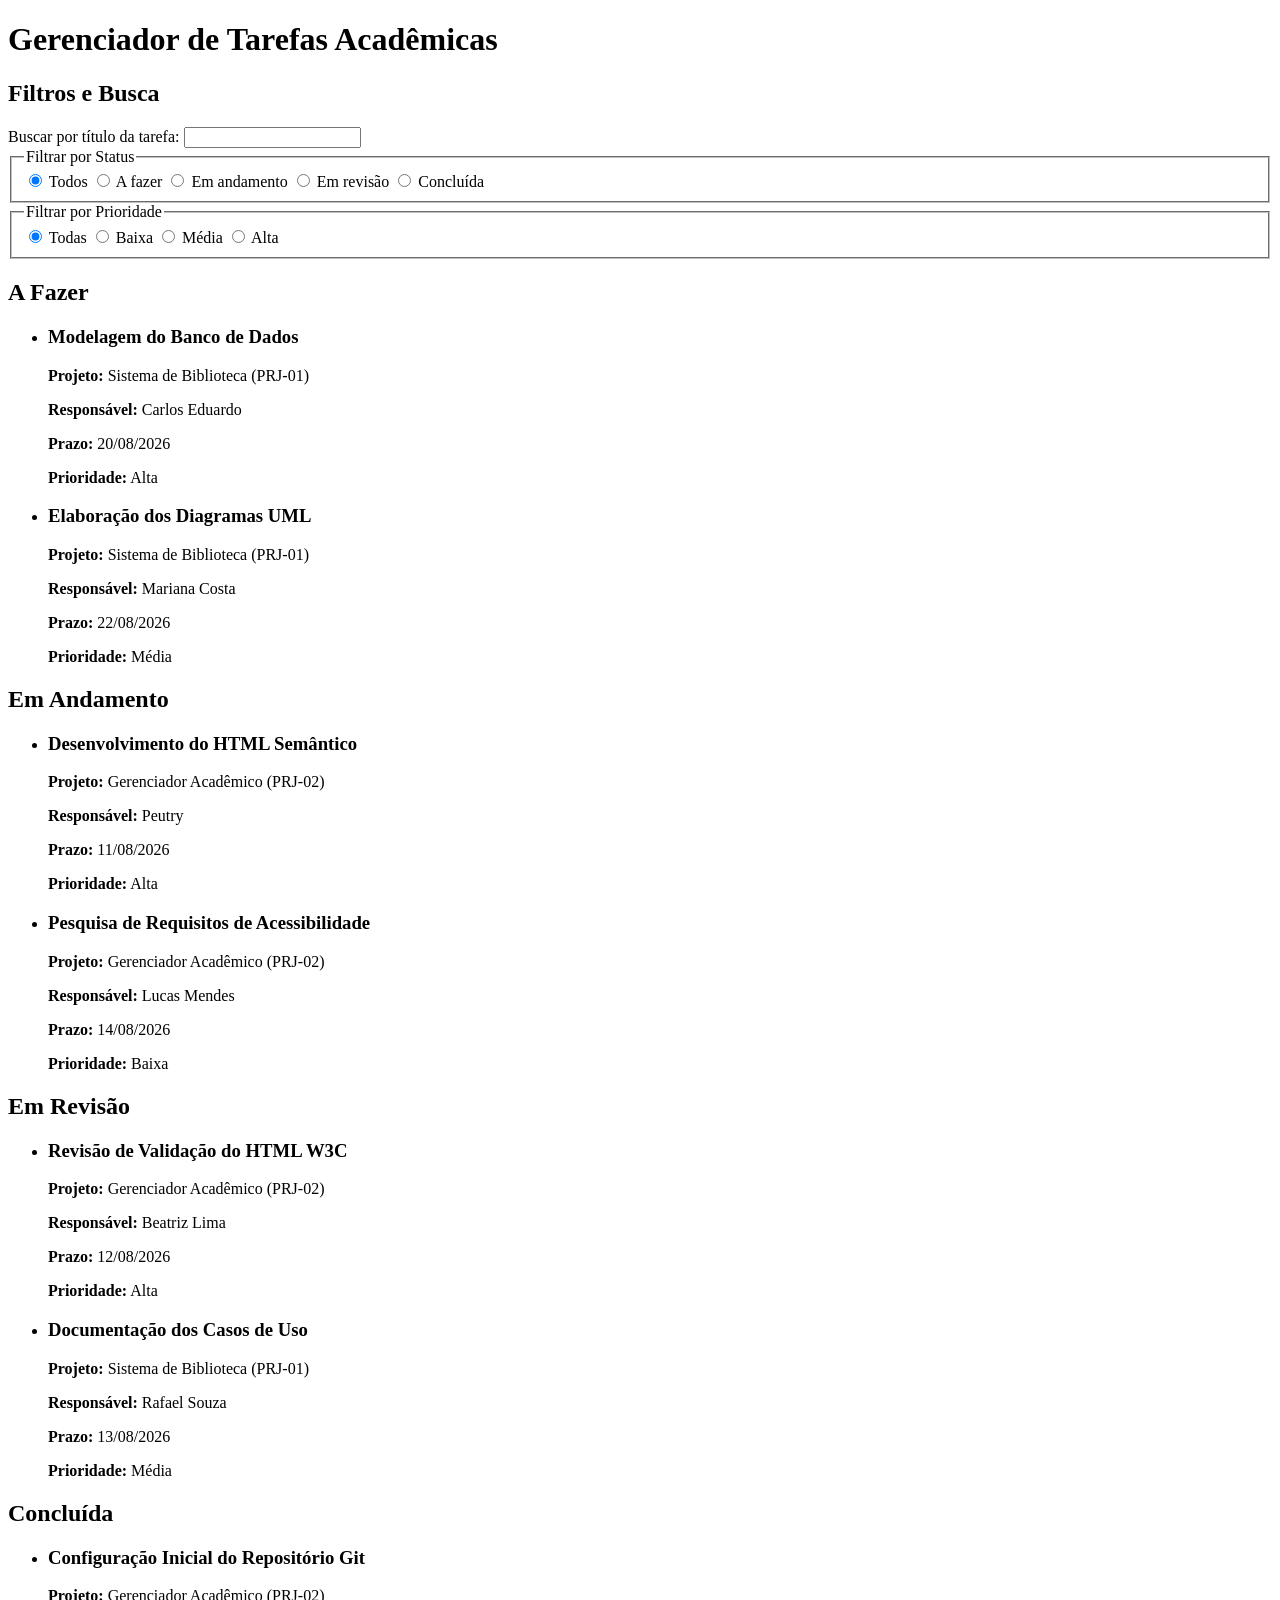
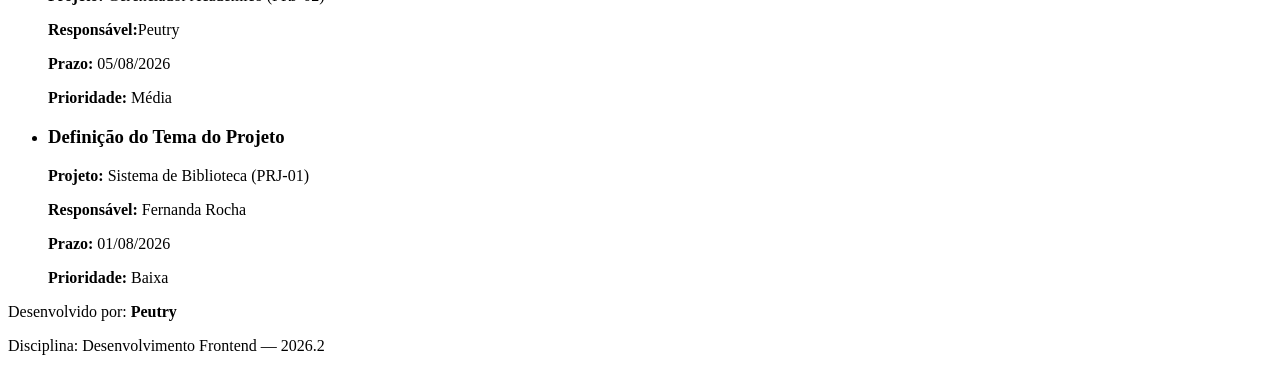
==== index.html @ 04508749 "Add files via upload" ====
<!DOCTYPE html>
<html lang="pt-BR">
<head>
  <meta charset="UTF-8">
  <meta name="viewport" content="width=device-width, initial-scale=1.0">
  <title>Gerenciador de Tarefas Acadêmicas - Quadro de Projetos</title>
</head>
<body>

  <header>
    <h1>Gerenciador de Tarefas Acadêmicas</h1>
  </header>

  <main>
    <!-- Região de Busca e Filtros -->
    <section aria-labelledby="titulo-filtros">
      <h2 id="titulo-filtros">Filtros e Busca</h2>
      
      <form role="search">
        <div>
          <label for="busca-titulo">Buscar por título da tarefa:</label>
          <input type="search" id="busca-titulo" name="busca-titulo">
        </div>

        <fieldset>
          <legend>Filtrar por Status</legend>
          <input type="radio" id="status-todos" name="filtro-status" value="todos" checked>
          <label for="status-todos">Todos</label>

          <input type="radio" id="status-a-fazer" name="filtro-status" value="a-fazer">
          <label for="status-a-fazer">A fazer</label>

          <input type="radio" id="status-em-andamento" name="filtro-status" value="em-andamento">
          <label for="status-em-andamento">Em andamento</label>

          <input type="radio" id="status-em-revisao" name="filtro-status" value="em-revisao">
          <label for="status-em-revisao">Em revisão</label>

          <input type="radio" id="status-concluida" name="filtro-status" value="concluida">
          <label for="status-concluida">Concluída</label>
        </fieldset>

        <fieldset>
          <legend>Filtrar por Prioridade</legend>
          <input type="radio" id="prio-todas" name="filtro-prioridade" value="todas" checked>
          <label for="prio-todas">Todas</label>

          <input type="radio" id="prio-baixa" name="filtro-prioridade" value="baixa">
          <label for="prio-baixa">Baixa</label>

          <input type="radio" id="prio-media" name="filtro-prioridade" value="media">
          <label for="prio-media">Média</label>

          <input type="radio" id="prio-alta" name="filtro-prioridade" value="alta">
          <label for="prio-alta">Alta</label>
        </fieldset>
      </form>
    </section>

    <!-- Visão de Quadro (4 Status) -->
    <section aria-labelledby="status-a-fazer-heading">
      <h2 id="status-a-fazer-heading">A Fazer</h2>
      <ul>
        <li>
          <article>
            <h3>Modelagem do Banco de Dados</h3>
            <p><strong>Projeto:</strong> Sistema de Biblioteca (PRJ-01)</p>
            <p><strong>Responsável:</strong> Carlos Eduardo</p>
            <p><strong>Prazo:</strong> <time datetime="2026-08-20">20/08/2026</time></p>
            <p><strong>Prioridade:</strong> Alta</p>
          </article>
        </li>
        <li>
          <article>
            <h3>Elaboração dos Diagramas UML</h3>
            <p><strong>Projeto:</strong> Sistema de Biblioteca (PRJ-01)</p>
            <p><strong>Responsável:</strong> Mariana Costa</p>
            <p><strong>Prazo:</strong> <time datetime="2026-08-22">22/08/2026</time></p>
            <p><strong>Prioridade:</strong> Média</p>
          </article>
        </li>
      </ul>
    </section>

    <section aria-labelledby="status-em-andamento-heading">
      <h2 id="status-em-andamento-heading">Em Andamento</h2>
      <ul>
        <li>
          <article>
            <h3>Desenvolvimento do HTML Semântico</h3>
            <p><strong>Projeto:</strong> Gerenciador Acadêmico (PRJ-02)</p>
            <p><strong>Responsável:</strong> Peutry</p>
            <p><strong>Prazo:</strong> <time datetime="2026-08-11">11/08/2026</time></p>
            <p><strong>Prioridade:</strong> Alta</p>
          </article>
        </li>
        <li>
          <article>
            <h3>Pesquisa de Requisitos de Acessibilidade</h3>
            <p><strong>Projeto:</strong> Gerenciador Acadêmico (PRJ-02)</p>
            <p><strong>Responsável:</strong> Lucas Mendes</p>
            <p><strong>Prazo:</strong> <time datetime="2026-08-14">14/08/2026</time></p>
            <p><strong>Prioridade:</strong> Baixa</p>
          </article>
        </li>
      </ul>
    </section>

    <section aria-labelledby="status-em-revisao-heading">
      <h2 id="status-em-revisao-heading">Em Revisão</h2>
      <ul>
        <li>
          <article>
            <h3>Revisão de Validação do HTML W3C</h3>
            <p><strong>Projeto:</strong> Gerenciador Acadêmico (PRJ-02)</p>
            <p><strong>Responsável:</strong> Beatriz Lima</p>
            <p><strong>Prazo:</strong> <time datetime="2026-08-12">12/08/2026</time></p>
            <p><strong>Prioridade:</strong> Alta</p>
          </article>
        </li>
        <li>
          <article>
            <h3>Documentação dos Casos de Uso</h3>
            <p><strong>Projeto:</strong> Sistema de Biblioteca (PRJ-01)</p>
            <p><strong>Responsável:</strong> Rafael Souza</p>
            <p><strong>Prazo:</strong> <time datetime="2026-08-13">13/08/2026</time></p>
            <p><strong>Prioridade:</strong> Média</p>
          </article>
        </li>
      </ul>
    </section>

    <section aria-labelledby="status-concluida-heading">
      <h2 id="status-concluida-heading">Concluída</h2>
      <ul>
        <li>
          <article>
            <h3>Configuração Inicial do Repositório Git</h3>
            <p><strong>Projeto:</strong> Gerenciador Acadêmico (PRJ-02)</p>
            <p><strong>Responsável:</strong>Peutry</p>
            <p><strong>Prazo:</strong> <time datetime="2026-08-05">05/08/2026</time></p>
            <p><strong>Prioridade:</strong> Média</p>
          </article>
        </li>
        <li>
          <article>
            <h3>Definição do Tema do Projeto</h3>
            <p><strong>Projeto:</strong> Sistema de Biblioteca (PRJ-01)</p>
            <p><strong>Responsável:</strong> Fernanda Rocha</p>
            <p><strong>Prazo:</strong> <time datetime="2026-08-01">01/08/2026</time></p>
            <p><strong>Prioridade:</strong> Baixa</p>
          </article>
        </li>
      </ul>
    </section>
  </main>

  <footer>
    <p>Desenvolvido por: <strong>Peutry</strong></p>
    <p>Disciplina: Desenvolvimento Frontend — 2026.2</p>
  </footer>

</body>
</html>
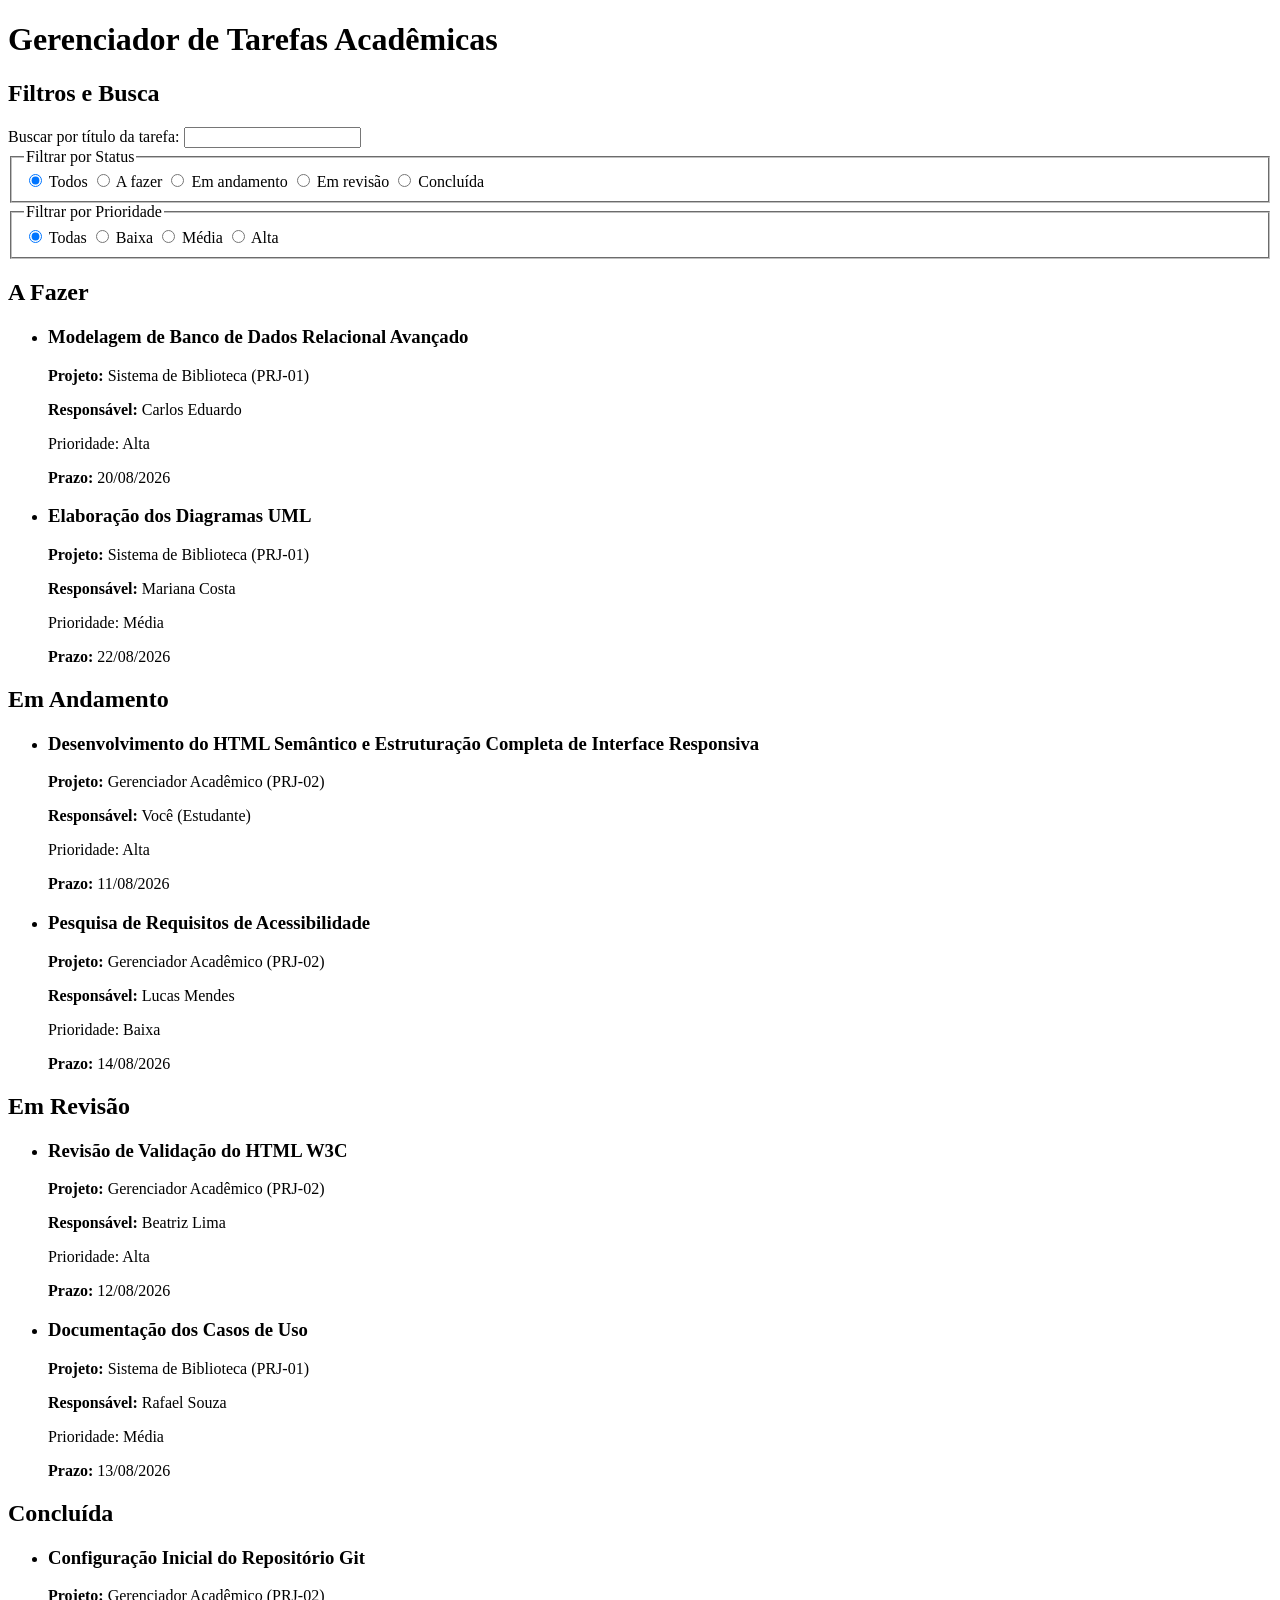
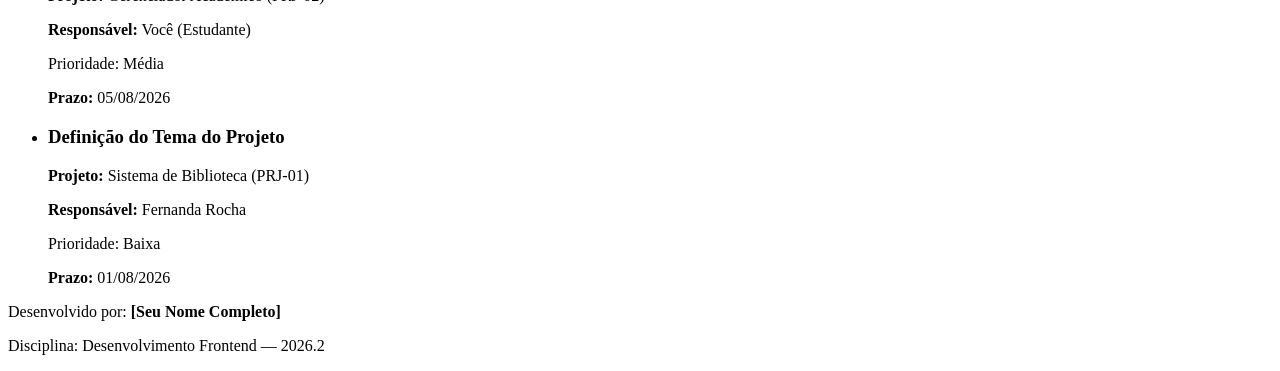
==== commit b0d8d24a: "refactor: atualiza html para e2" ====
--- a/index.html
+++ b/index.html
@@ -4,161 +4,184 @@
   <meta charset="UTF-8">
   <meta name="viewport" content="width=device-width, initial-scale=1.0">
   <title>Gerenciador de Tarefas Acadêmicas - Quadro de Projetos</title>
+  <link rel="stylesheet" href="styles.css">
 </head>
 <body>
 
-  <header>
+  <header class="app-header">
     <h1>Gerenciador de Tarefas Acadêmicas</h1>
   </header>
 
-  <main>
+  <main class="app-main">
     <!-- Região de Busca e Filtros -->
-    <section aria-labelledby="titulo-filtros">
+    <section class="filters-section" aria-labelledby="titulo-filtros">
       <h2 id="titulo-filtros">Filtros e Busca</h2>
       
-      <form role="search">
-        <div>
+      <form class="filters-form" role="search">
+        <div class="form-group">
           <label for="busca-titulo">Buscar por título da tarefa:</label>
           <input type="search" id="busca-titulo" name="busca-titulo">
         </div>
 
-        <fieldset>
+        <fieldset class="filter-group">
           <legend>Filtrar por Status</legend>
-          <input type="radio" id="status-todos" name="filtro-status" value="todos" checked>
-          <label for="status-todos">Todos</label>
+          <div class="radio-options">
+            <input type="radio" id="status-todos" name="filtro-status" value="todos" checked>
+            <label for="status-todos">Todos</label>
 
-          <input type="radio" id="status-a-fazer" name="filtro-status" value="a-fazer">
-          <label for="status-a-fazer">A fazer</label>
+            <input type="radio" id="status-a-fazer" name="filtro-status" value="a-fazer">
+            <label for="status-a-fazer">A fazer</label>
 
-          <input type="radio" id="status-em-andamento" name="filtro-status" value="em-andamento">
-          <label for="status-em-andamento">Em andamento</label>
+            <input type="radio" id="status-em-andamento" name="filtro-status" value="em-andamento">
+            <label for="status-em-andamento">Em andamento</label>
 
-          <input type="radio" id="status-em-revisao" name="filtro-status" value="em-revisao">
-          <label for="status-em-revisao">Em revisão</label>
+            <input type="radio" id="status-em-revisao" name="filtro-status" value="em-revisao">
+            <label for="status-em-revisao">Em revisão</label>
 
-          <input type="radio" id="status-concluida" name="filtro-status" value="concluida">
-          <label for="status-concluida">Concluída</label>
+            <input type="radio" id="status-concluida" name="filtro-status" value="concluida">
+            <label for="status-concluida">Concluída</label>
+          </div>
         </fieldset>
 
-        <fieldset>
+        <fieldset class="filter-group">
           <legend>Filtrar por Prioridade</legend>
-          <input type="radio" id="prio-todas" name="filtro-prioridade" value="todas" checked>
-          <label for="prio-todas">Todas</label>
+          <div class="radio-options">
+            <input type="radio" id="prio-todas" name="filtro-prioridade" value="todas" checked>
+            <label for="prio-todas">Todas</label>
 
-          <input type="radio" id="prio-baixa" name="filtro-prioridade" value="baixa">
-          <label for="prio-baixa">Baixa</label>
+            <input type="radio" id="prio-baixa" name="filtro-prioridade" value="baixa">
+            <label for="prio-baixa">Baixa</label>
 
-          <input type="radio" id="prio-media" name="filtro-prioridade" value="media">
-          <label for="prio-media">Média</label>
+            <input type="radio" id="prio-media" name="filtro-prioridade" value="media">
+            <label for="prio-media">Média</label>
 
-          <input type="radio" id="prio-alta" name="filtro-prioridade" value="alta">
-          <label for="prio-alta">Alta</label>
+            <input type="radio" id="prio-alta" name="filtro-prioridade" value="alta">
+            <label for="prio-alta">Alta</label>
+          </div>
         </fieldset>
       </form>
     </section>
 
-    <!-- Visão de Quadro (4 Status) -->
-    <section aria-labelledby="status-a-fazer-heading">
-      <h2 id="status-a-fazer-heading">A Fazer</h2>
-      <ul>
-        <li>
-          <article>
-            <h3>Modelagem do Banco de Dados</h3>
-            <p><strong>Projeto:</strong> Sistema de Biblioteca (PRJ-01)</p>
-            <p><strong>Responsável:</strong> Carlos Eduardo</p>
-            <p><strong>Prazo:</strong> <time datetime="2026-08-20">20/08/2026</time></p>
-            <p><strong>Prioridade:</strong> Alta</p>
-          </article>
-        </li>
-        <li>
-          <article>
-            <h3>Elaboração dos Diagramas UML</h3>
-            <p><strong>Projeto:</strong> Sistema de Biblioteca (PRJ-01)</p>
-            <p><strong>Responsável:</strong> Mariana Costa</p>
-            <p><strong>Prazo:</strong> <time datetime="2026-08-22">22/08/2026</time></p>
-            <p><strong>Prioridade:</strong> Média</p>
-          </article>
-        </li>
-      </ul>
-    </section>
+    <!-- Quadro em Grid de Tarefas -->
+    <div class="board-grid">
+      <section class="status-column status-todo" aria-labelledby="status-a-fazer-heading">
+        <h2 id="status-a-fazer-heading">A Fazer</h2>
+        <ul class="task-list">
+          <li>
+            <article class="task-card">
+              <h3 class="task-title">Modelagem de Banco de Dados Relacional Avançado</h3>
+              <p><strong>Projeto:</strong> Sistema de Biblioteca (PRJ-01)</p>
+              <p><strong>Responsável:</strong> Carlos Eduardo</p>
+              <div class="card-footer">
+                <span class="priority priority-alta">Prioridade: Alta</span>
+                <p class="due-date"><strong>Prazo:</strong> <time datetime="2026-08-20">20/08/2026</time></p>
+              </div>
+            </article>
+          </li>
+          <li>
+            <article class="task-card">
+              <h3 class="task-title">Elaboração dos Diagramas UML</h3>
+              <p><strong>Projeto:</strong> Sistema de Biblioteca (PRJ-01)</p>
+              <p><strong>Responsável:</strong> Mariana Costa</p>
+              <div class="card-footer">
+                <span class="priority priority-media">Prioridade: Média</span>
+                <p class="due-date"><strong>Prazo:</strong> <time datetime="2026-08-22">22/08/2026</time></p>
+              </div>
+            </article>
+          </li>
+        </ul>
+      </section>
 
-    <section aria-labelledby="status-em-andamento-heading">
-      <h2 id="status-em-andamento-heading">Em Andamento</h2>
-      <ul>
-        <li>
-          <article>
-            <h3>Desenvolvimento do HTML Semântico</h3>
-            <p><strong>Projeto:</strong> Gerenciador Acadêmico (PRJ-02)</p>
-            <p><strong>Responsável:</strong> Peutry</p>
-            <p><strong>Prazo:</strong> <time datetime="2026-08-11">11/08/2026</time></p>
-            <p><strong>Prioridade:</strong> Alta</p>
-          </article>
-        </li>
-        <li>
-          <article>
-            <h3>Pesquisa de Requisitos de Acessibilidade</h3>
-            <p><strong>Projeto:</strong> Gerenciador Acadêmico (PRJ-02)</p>
-            <p><strong>Responsável:</strong> Lucas Mendes</p>
-            <p><strong>Prazo:</strong> <time datetime="2026-08-14">14/08/2026</time></p>
-            <p><strong>Prioridade:</strong> Baixa</p>
-          </article>
-        </li>
-      </ul>
-    </section>
+      <section class="status-column status-in-progress" aria-labelledby="status-em-andamento-heading">
+        <h2 id="status-em-andamento-heading">Em Andamento</h2>
+        <ul class="task-list">
+          <li>
+            <article class="task-card">
+              <h3 class="task-title">Desenvolvimento do HTML Semântico e Estruturação Completa de Interface Responsiva</h3>
+              <p><strong>Projeto:</strong> Gerenciador Acadêmico (PRJ-02)</p>
+              <p><strong>Responsável:</strong> Você (Estudante)</p>
+              <div class="card-footer">
+                <span class="priority priority-alta">Prioridade: Alta</span>
+                <p class="due-date"><strong>Prazo:</strong> <time datetime="2026-08-11">11/08/2026</time></p>
+              </div>
+            </article>
+          </li>
+          <li>
+            <article class="task-card">
+              <h3 class="task-title">Pesquisa de Requisitos de Acessibilidade</h3>
+              <p><strong>Projeto:</strong> Gerenciador Acadêmico (PRJ-02)</p>
+              <p><strong>Responsável:</strong> Lucas Mendes</p>
+              <div class="card-footer">
+                <span class="priority priority-baixa">Prioridade: Baixa</span>
+                <p class="due-date"><strong>Prazo:</strong> <time datetime="2026-08-14">14/08/2026</time></p>
+              </div>
+            </article>
+          </li>
+        </ul>
+      </section>
 
-    <section aria-labelledby="status-em-revisao-heading">
-      <h2 id="status-em-revisao-heading">Em Revisão</h2>
-      <ul>
-        <li>
-          <article>
-            <h3>Revisão de Validação do HTML W3C</h3>
-            <p><strong>Projeto:</strong> Gerenciador Acadêmico (PRJ-02)</p>
-            <p><strong>Responsável:</strong> Beatriz Lima</p>
-            <p><strong>Prazo:</strong> <time datetime="2026-08-12">12/08/2026</time></p>
-            <p><strong>Prioridade:</strong> Alta</p>
-          </article>
-        </li>
-        <li>
-          <article>
-            <h3>Documentação dos Casos de Uso</h3>
-            <p><strong>Projeto:</strong> Sistema de Biblioteca (PRJ-01)</p>
-            <p><strong>Responsável:</strong> Rafael Souza</p>
-            <p><strong>Prazo:</strong> <time datetime="2026-08-13">13/08/2026</time></p>
-            <p><strong>Prioridade:</strong> Média</p>
-          </article>
-        </li>
-      </ul>
-    </section>
+      <section class="status-column status-review" aria-labelledby="status-em-revisao-heading">
+        <h2 id="status-em-revisao-heading">Em Revisão</h2>
+        <ul class="task-list">
+          <li>
+            <article class="task-card">
+              <h3 class="task-title">Revisão de Validação do HTML W3C</h3>
+              <p><strong>Projeto:</strong> Gerenciador Acadêmico (PRJ-02)</p>
+              <p><strong>Responsável:</strong> Beatriz Lima</p>
+              <div class="card-footer">
+                <span class="priority priority-alta">Prioridade: Alta</span>
+                <p class="due-date"><strong>Prazo:</strong> <time datetime="2026-08-12">12/08/2026</time></p>
+              </div>
+            </article>
+          </li>
+          <li>
+            <article class="task-card">
+              <h3 class="task-title">Documentação dos Casos de Uso</h3>
+              <p><strong>Projeto:</strong> Sistema de Biblioteca (PRJ-01)</p>
+              <p><strong>Responsável:</strong> Rafael Souza</p>
+              <div class="card-footer">
+                <span class="priority priority-media">Prioridade: Média</span>
+                <p class="due-date"><strong>Prazo:</strong> <time datetime="2026-08-13">13/08/2026</time></p>
+              </div>
+            </article>
+          </li>
+        </ul>
+      </section>
 
-    <section aria-labelledby="status-concluida-heading">
-      <h2 id="status-concluida-heading">Concluída</h2>
-      <ul>
-        <li>
-          <article>
-            <h3>Configuração Inicial do Repositório Git</h3>
-            <p><strong>Projeto:</strong> Gerenciador Acadêmico (PRJ-02)</p>
-            <p><strong>Responsável:</strong>Peutry</p>
-            <p><strong>Prazo:</strong> <time datetime="2026-08-05">05/08/2026</time></p>
-            <p><strong>Prioridade:</strong> Média</p>
-          </article>
-        </li>
-        <li>
-          <article>
-            <h3>Definição do Tema do Projeto</h3>
-            <p><strong>Projeto:</strong> Sistema de Biblioteca (PRJ-01)</p>
-            <p><strong>Responsável:</strong> Fernanda Rocha</p>
-            <p><strong>Prazo:</strong> <time datetime="2026-08-01">01/08/2026</time></p>
-            <p><strong>Prioridade:</strong> Baixa</p>
-          </article>
-        </li>
-      </ul>
-    </section>
+      <section class="status-column status-done" aria-labelledby="status-concluida-heading">
+        <h2 id="status-concluida-heading">Concluída</h2>
+        <ul class="task-list">
+          <li>
+            <article class="task-card">
+              <h3 class="task-title">Configuração Inicial do Repositório Git</h3>
+              <p><strong>Projeto:</strong> Gerenciador Acadêmico (PRJ-02)</p>
+              <p><strong>Responsável:</strong> Você (Estudante)</p>
+              <div class="card-footer">
+                <span class="priority priority-media">Prioridade: Média</span>
+                <p class="due-date"><strong>Prazo:</strong> <time datetime="2026-08-05">05/08/2026</time></p>
+              </div>
+            </article>
+          </li>
+          <li>
+            <article class="task-card">
+              <h3 class="task-title">Definição do Tema do Projeto</h3>
+              <p><strong>Projeto:</strong> Sistema de Biblioteca (PRJ-01)</p>
+              <p><strong>Responsável:</strong> Fernanda Rocha</p>
+              <div class="card-footer">
+                <span class="priority priority-baixa">Prioridade: Baixa</span>
+                <p class="due-date"><strong>Prazo:</strong> <time datetime="2026-08-01">01/08/2026</time></p>
+              </div>
+            </article>
+          </li>
+        </ul>
+      </section>
+    </div>
   </main>
 
-  <footer>
-    <p>Desenvolvido por: <strong>Peutry</strong></p>
+  <footer class="app-footer">
+    <p>Desenvolvido por: <strong>[Seu Nome Completo]</strong></p>
     <p>Disciplina: Desenvolvimento Frontend — 2026.2</p>
   </footer>
 
 </body>
-</html>+</html>
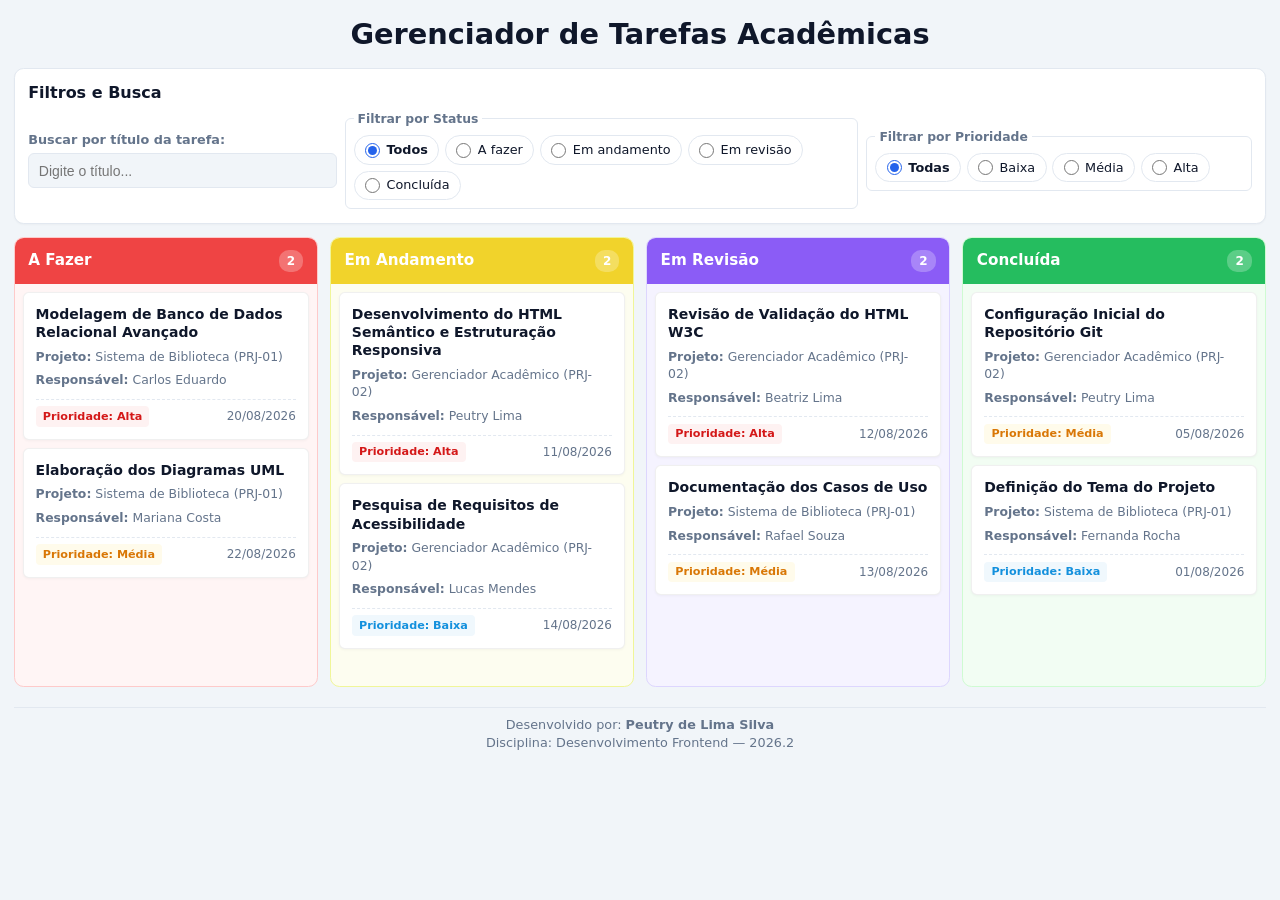
==== commit deec909e: "Update index.html" ====
--- a/index.html
+++ b/index.html
@@ -4,7 +4,7 @@
   <meta charset="UTF-8">
   <meta name="viewport" content="width=device-width, initial-scale=1.0">
   <title>Gerenciador de Tarefas Acadêmicas - Quadro de Projetos</title>
-  <link rel="stylesheet" href="styles.css">
+  <link rel="stylesheet" href="style.css">
 </head>
 <body>
 
@@ -13,6 +13,8 @@
   </header>
 
   <main class="app-main">
+    <!-- Região de status para Leitores de Tela -->
+    <div id="regiao-status" role="status" aria-live="polite" class="status-regiao"></div>
     <!-- Região de Busca e Filtros -->
     <section class="filters-section" aria-labelledby="titulo-filtros">
       <h2 id="titulo-filtros">Filtros e Busca</h2>
@@ -20,156 +22,190 @@
       <form class="filters-form" role="search">
         <div class="form-group">
           <label for="busca-titulo">Buscar por título da tarefa:</label>
-          <input type="search" id="busca-titulo" name="busca-titulo">
+          <input type="search" id="busca-titulo" name="busca-titulo" placeholder="Digite o título...">
         </div>
 
         <fieldset class="filter-group">
           <legend>Filtrar por Status</legend>
           <div class="radio-options">
-            <input type="radio" id="status-todos" name="filtro-status" value="todos" checked>
-            <label for="status-todos">Todos</label>
-
-            <input type="radio" id="status-a-fazer" name="filtro-status" value="a-fazer">
-            <label for="status-a-fazer">A fazer</label>
-
-            <input type="radio" id="status-em-andamento" name="filtro-status" value="em-andamento">
-            <label for="status-em-andamento">Em andamento</label>
-
-            <input type="radio" id="status-em-revisao" name="filtro-status" value="em-revisao">
-            <label for="status-em-revisao">Em revisão</label>
-
-            <input type="radio" id="status-concluida" name="filtro-status" value="concluida">
-            <label for="status-concluida">Concluída</label>
+            <label class="radio-item">
+              <input type="radio" id="status-todos" name="filtro-status" value="todos" checked>
+              <span>Todos</span>
+            </label>
+
+            <label class="radio-item">
+              <input type="radio" id="status-a-fazer" name="filtro-status" value="a-fazer">
+              <span>A fazer</span>
+            </label>
+
+            <label class="radio-item">
+              <input type="radio" id="status-em-andamento" name="filtro-status" value="em-andamento">
+              <span>Em andamento</span>
+            </label>
+
+            <label class="radio-item">
+              <input type="radio" id="status-em-revisao" name="filtro-status" value="em-revisao">
+              <span>Em revisão</span>
+            </label>
+
+            <label class="radio-item">
+              <input type="radio" id="status-concluida" name="filtro-status" value="concluida">
+              <span>Concluída</span>
+            </label>
           </div>
         </fieldset>
 
         <fieldset class="filter-group">
           <legend>Filtrar por Prioridade</legend>
           <div class="radio-options">
-            <input type="radio" id="prio-todas" name="filtro-prioridade" value="todas" checked>
-            <label for="prio-todas">Todas</label>
-
-            <input type="radio" id="prio-baixa" name="filtro-prioridade" value="baixa">
-            <label for="prio-baixa">Baixa</label>
-
-            <input type="radio" id="prio-media" name="filtro-prioridade" value="media">
-            <label for="prio-media">Média</label>
-
-            <input type="radio" id="prio-alta" name="filtro-prioridade" value="alta">
-            <label for="prio-alta">Alta</label>
+            <label class="radio-item">
+              <input type="radio" id="prio-todas" name="filtro-prioridade" value="todas" checked>
+              <span>Todas</span>
+            </label>
+
+            <label class="radio-item">
+              <input type="radio" id="prio-baixa" name="filtro-prioridade" value="baixa">
+              <span>Baixa</span>
+            </label>
+
+            <label class="radio-item">
+              <input type="radio" id="prio-media" name="filtro-prioridade" value="media">
+              <span>Média</span>
+            </label>
+
+            <label class="radio-item">
+              <input type="radio" id="prio-alta" name="filtro-prioridade" value="alta">
+              <span>Alta</span>
+            </label>
           </div>
         </fieldset>
       </form>
     </section>
 
-    <!-- Quadro em Grid de Tarefas -->
+    <!-- Quadro Kanban em 4 Colunas -->
     <div class="board-grid">
+      <!-- Coluna: A Fazer -->
       <section class="status-column status-todo" aria-labelledby="status-a-fazer-heading">
-        <h2 id="status-a-fazer-heading">A Fazer</h2>
+        <header class="column-header">
+          <h2 id="status-a-fazer-heading">A Fazer</h2>
+          <span class="task-count">2</span>
+        </header>
         <ul class="task-list">
           <li>
             <article class="task-card">
               <h3 class="task-title">Modelagem de Banco de Dados Relacional Avançado</h3>
-              <p><strong>Projeto:</strong> Sistema de Biblioteca (PRJ-01)</p>
-              <p><strong>Responsável:</strong> Carlos Eduardo</p>
+              <p class="project-info"><strong>Projeto:</strong> Sistema de Biblioteca (PRJ-01)</p>
+              <p class="assignee-info"><strong>Responsável:</strong> Carlos Eduardo</p>
               <div class="card-footer">
                 <span class="priority priority-alta">Prioridade: Alta</span>
-                <p class="due-date"><strong>Prazo:</strong> <time datetime="2026-08-20">20/08/2026</time></p>
+                <p class="due-date"><time datetime="2026-08-20">20/08/2026</time></p>
               </div>
             </article>
           </li>
           <li>
             <article class="task-card">
               <h3 class="task-title">Elaboração dos Diagramas UML</h3>
-              <p><strong>Projeto:</strong> Sistema de Biblioteca (PRJ-01)</p>
-              <p><strong>Responsável:</strong> Mariana Costa</p>
+              <p class="project-info"><strong>Projeto:</strong> Sistema de Biblioteca (PRJ-01)</p>
+              <p class="assignee-info"><strong>Responsável:</strong> Mariana Costa</p>
               <div class="card-footer">
                 <span class="priority priority-media">Prioridade: Média</span>
-                <p class="due-date"><strong>Prazo:</strong> <time datetime="2026-08-22">22/08/2026</time></p>
-              </div>
-            </article>
-          </li>
-        </ul>
-      </section>
-
+                <p class="due-date"><time datetime="2026-08-22">22/08/2026</time></p>
+              </div>
+            </article>
+          </li>
+        </ul>
+      </section>
+
+      <!-- Coluna: Em Andamento -->
       <section class="status-column status-in-progress" aria-labelledby="status-em-andamento-heading">
-        <h2 id="status-em-andamento-heading">Em Andamento</h2>
-        <ul class="task-list">
-          <li>
-            <article class="task-card">
-              <h3 class="task-title">Desenvolvimento do HTML Semântico e Estruturação Completa de Interface Responsiva</h3>
-              <p><strong>Projeto:</strong> Gerenciador Acadêmico (PRJ-02)</p>
-              <p><strong>Responsável:</strong> Você (Estudante)</p>
+        <header class="column-header">
+          <h2 id="status-em-andamento-heading">Em Andamento</h2>
+          <span class="task-count">2</span>
+        </header>
+        <ul class="task-list">
+          <li>
+            <article class="task-card">
+              <h3 class="task-title">Desenvolvimento do HTML Semântico e Estruturação Responsiva</h3>
+              <p class="project-info"><strong>Projeto:</strong> Gerenciador Acadêmico (PRJ-02)</p>
+              <p class="assignee-info"><strong>Responsável:</strong> Peutry Lima</p>
               <div class="card-footer">
                 <span class="priority priority-alta">Prioridade: Alta</span>
-                <p class="due-date"><strong>Prazo:</strong> <time datetime="2026-08-11">11/08/2026</time></p>
+                <p class="due-date"><time datetime="2026-08-11">11/08/2026</time></p>
               </div>
             </article>
           </li>
           <li>
             <article class="task-card">
               <h3 class="task-title">Pesquisa de Requisitos de Acessibilidade</h3>
-              <p><strong>Projeto:</strong> Gerenciador Acadêmico (PRJ-02)</p>
-              <p><strong>Responsável:</strong> Lucas Mendes</p>
+              <p class="project-info"><strong>Projeto:</strong> Gerenciador Acadêmico (PRJ-02)</p>
+              <p class="assignee-info"><strong>Responsável:</strong> Lucas Mendes</p>
               <div class="card-footer">
                 <span class="priority priority-baixa">Prioridade: Baixa</span>
-                <p class="due-date"><strong>Prazo:</strong> <time datetime="2026-08-14">14/08/2026</time></p>
-              </div>
-            </article>
-          </li>
-        </ul>
-      </section>
-
+                <p class="due-date"><time datetime="2026-08-14">14/08/2026</time></p>
+              </div>
+            </article>
+          </li>
+        </ul>
+      </section>
+
+      <!-- Coluna: Em Revisão -->
       <section class="status-column status-review" aria-labelledby="status-em-revisao-heading">
-        <h2 id="status-em-revisao-heading">Em Revisão</h2>
+        <header class="column-header">
+          <h2 id="status-em-revisao-heading">Em Revisão</h2>
+          <span class="task-count">2</span>
+        </header>
         <ul class="task-list">
           <li>
             <article class="task-card">
               <h3 class="task-title">Revisão de Validação do HTML W3C</h3>
-              <p><strong>Projeto:</strong> Gerenciador Acadêmico (PRJ-02)</p>
-              <p><strong>Responsável:</strong> Beatriz Lima</p>
+              <p class="project-info"><strong>Projeto:</strong> Gerenciador Acadêmico (PRJ-02)</p>
+              <p class="assignee-info"><strong>Responsável:</strong> Beatriz Lima</p>
               <div class="card-footer">
                 <span class="priority priority-alta">Prioridade: Alta</span>
-                <p class="due-date"><strong>Prazo:</strong> <time datetime="2026-08-12">12/08/2026</time></p>
+                <p class="due-date"><time datetime="2026-08-12">12/08/2026</time></p>
               </div>
             </article>
           </li>
           <li>
             <article class="task-card">
               <h3 class="task-title">Documentação dos Casos de Uso</h3>
-              <p><strong>Projeto:</strong> Sistema de Biblioteca (PRJ-01)</p>
-              <p><strong>Responsável:</strong> Rafael Souza</p>
+              <p class="project-info"><strong>Projeto:</strong> Sistema de Biblioteca (PRJ-01)</p>
+              <p class="assignee-info"><strong>Responsável:</strong> Rafael Souza</p>
               <div class="card-footer">
                 <span class="priority priority-media">Prioridade: Média</span>
-                <p class="due-date"><strong>Prazo:</strong> <time datetime="2026-08-13">13/08/2026</time></p>
-              </div>
-            </article>
-          </li>
-        </ul>
-      </section>
-
+                <p class="due-date"><time datetime="2026-08-13">13/08/2026</time></p>
+              </div>
+            </article>
+          </li>
+        </ul>
+      </section>
+
+      <!-- Coluna: Concluída -->
       <section class="status-column status-done" aria-labelledby="status-concluida-heading">
-        <h2 id="status-concluida-heading">Concluída</h2>
+        <header class="column-header">
+          <h2 id="status-concluida-heading">Concluída</h2>
+          <span class="task-count">2</span>
+        </header>
         <ul class="task-list">
           <li>
             <article class="task-card">
               <h3 class="task-title">Configuração Inicial do Repositório Git</h3>
-              <p><strong>Projeto:</strong> Gerenciador Acadêmico (PRJ-02)</p>
-              <p><strong>Responsável:</strong> Você (Estudante)</p>
+              <p class="project-info"><strong>Projeto:</strong> Gerenciador Acadêmico (PRJ-02)</p>
+              <p class="assignee-info"><strong>Responsável:</strong> Peutry Lima</p>
               <div class="card-footer">
                 <span class="priority priority-media">Prioridade: Média</span>
-                <p class="due-date"><strong>Prazo:</strong> <time datetime="2026-08-05">05/08/2026</time></p>
+                <p class="due-date"><time datetime="2026-08-05">05/08/2026</time></p>
               </div>
             </article>
           </li>
           <li>
             <article class="task-card">
               <h3 class="task-title">Definição do Tema do Projeto</h3>
-              <p><strong>Projeto:</strong> Sistema de Biblioteca (PRJ-01)</p>
-              <p><strong>Responsável:</strong> Fernanda Rocha</p>
+              <p class="project-info"><strong>Projeto:</strong> Sistema de Biblioteca (PRJ-01)</p>
+              <p class="assignee-info"><strong>Responsável:</strong> Fernanda Rocha</p>
               <div class="card-footer">
                 <span class="priority priority-baixa">Prioridade: Baixa</span>
-                <p class="due-date"><strong>Prazo:</strong> <time datetime="2026-08-01">01/08/2026</time></p>
+                <p class="due-date"><time datetime="2026-08-01">01/08/2026</time></p>
               </div>
             </article>
           </li>
@@ -179,7 +215,7 @@
   </main>
 
   <footer class="app-footer">
-    <p>Desenvolvido por: <strong>[Seu Nome Completo]</strong></p>
+    <p>Desenvolvido por: <strong>Peutry de Lima Silva</strong></p>
     <p>Disciplina: Desenvolvimento Frontend — 2026.2</p>
   </footer>
 
--- a/style.css
+++ b/style.css
@@ -0,0 +1,323 @@
+:root {
+  /* Cores Globais */
+  --color-bg: #f1f5f9;
+  --color-surface: #ffffff;
+  --color-text: #0f172a;
+  --color-text-muted: #64748b;
+  --color-border: #e2e8f0;
+  --color-focus: #2563eb;
+
+  /* Espaçamento Compacto */
+  --space-xs: 0.35rem;
+  --space-sm: 0.5rem;
+  --space-md: 0.85rem;
+  --space-lg: 1.25rem;
+
+  --radius-sm: 0.375rem;
+  --radius-md: 0.6rem;
+}
+
+*,
+*::before,
+*::after {
+  box-sizing: border-box;
+  margin: 0;
+  padding: 0;
+}
+
+body {
+  font-family: system-ui, -apple-system, BlinkMacSystemFont, 'Segoe UI', Roboto, sans-serif;
+  background-color: var(--color-bg);
+  color: var(--color-text);
+  line-height: 1.4;
+  padding: var(--space-md);
+  max-width: 1440px;
+  margin: 0 auto;
+}
+
+/* TIPOGRAFIA */
+h1 {
+  font-size: clamp(1.3rem, 2vw + 0.8rem, 1.8rem);
+  text-align: center;
+  margin-bottom: var(--space-md);
+  color: var(--color-text);
+}
+
+:focus-visible {
+  outline: 2px solid var(--color-focus);
+  outline-offset: 2px;
+}
+
+/* FILTROS E BUSCA */
+.filters-section {
+  background-color: var(--color-surface);
+  border: 1px solid var(--color-border);
+  border-radius: var(--radius-md);
+  padding: var(--space-md);
+  margin-bottom: var(--space-md);
+  box-shadow: 0 1px 2px rgba(0, 0, 0, 0.03);
+}
+
+.filters-section h2 {
+  font-size: 1rem;
+  margin-bottom: var(--space-xs);
+}
+
+.filters-form {
+  display: grid;
+  grid-template-columns: 1fr;
+  gap: var(--space-sm);
+}
+
+.form-group {
+  display: flex;
+  flex-direction: column;
+  gap: 0.25rem;
+}
+
+.form-group label {
+  font-weight: 600;
+  font-size: 0.8rem;
+  color: var(--color-text-muted);
+}
+
+.form-group input[type="search"] {
+  height: 2.2rem;
+  padding: 0.35rem 0.6rem;
+  border: 1px solid var(--color-border);
+  border-radius: var(--radius-sm);
+  font-size: 0.875rem;
+  background-color: var(--color-bg);
+  outline: none;
+}
+
+.filter-group {
+  border: 1px solid var(--color-border);
+  border-radius: var(--radius-sm);
+  padding: 0.5rem var(--space-sm);
+}
+
+.filter-group legend {
+  padding: 0 0.25rem;
+  font-size: 0.775rem;
+  font-weight: 600;
+  color: var(--color-text-muted);
+}
+
+/* RADIO CHIPS E PERSONALIZAÇÃO DAS BOLINHAS */
+.radio-options {
+  display: flex;
+  flex-wrap: wrap;
+  gap: 0.35rem;
+}
+
+.radio-item {
+  display: inline-flex;
+  align-items: center;
+  gap: 0.4rem;
+  padding: 0.3rem 0.65rem;
+  border: 1px solid var(--color-border);
+  border-radius: 16px;
+  font-size: 0.8rem;
+  cursor: pointer;
+  background-color: #ffffff;
+  color: var(--color-text);
+  transition: all 0.2s ease-in-out;
+  user-select: none;
+}
+
+.radio-item:hover {
+  background-color: #f8fafc;
+  border-color: #cbd5e1;
+}
+
+.radio-item:has(input:checked) {
+  font-weight: 600;
+  background-color: #ffffff;
+}
+
+.radio-item input[type="radio"] {
+  width: 0.95rem;
+  height: 0.95rem;
+  cursor: pointer;
+  accent-color: var(--color-focus);
+}
+
+/* CORES DAS BOLINHAS DE STATUS (CORRESPONDENTES AOS CARDS) */
+#status-a-fazer { accent-color: #ef4444; }       /* Vermelho / Coral */
+#status-em-andamento { accent-color: #e4e00c; }  /* Verde Água / Teal */
+#status-em-revisao { accent-color: #8b5cf6; }    /* Roxo */
+#status-concluida { accent-color: #25bd5f; }     /* Rosa / Magenta */
+
+.radio-item:has(#status-a-fazer:checked) { border-color: #ef4444; }
+.radio-item:has(#status-em-andamento:checked) { border-color: #e5e213; }
+.radio-item:has(#status-em-revisao:checked) { border-color: #8b5cf6; }
+.radio-item:has(#status-concluida:checked) { border-color: #25bd5f; }
+
+/* CORES DAS BOLINHAS DE PRIORIDADE */
+#prio-baixa { accent-color: #1390dd; }   /* Verde */
+#prio-media { accent-color: #d97706; }   /* Amarelo / Laranja */
+#prio-alta { accent-color: #dc2626; }    /* Vermelho */
+
+.radio-item:has(#prio-baixa:checked) { border-color: #1390dd; }
+.radio-item:has(#prio-media:checked) { border-color: #d97706; }
+.radio-item:has(#prio-alta:checked) { border-color: #dc2626; }
+
+/* ESTRUTURA DO QUADRO KANBAN */
+.board-grid {
+  display: grid;
+  grid-template-columns: 1fr;
+  gap: var(--space-md);
+  align-items: start;
+}
+
+.status-column {
+  border-radius: var(--radius-md);
+  overflow: hidden;
+  border: 1px solid var(--color-border);
+  display: flex;
+  flex-direction: column;
+  min-height: 450px;
+}
+
+/* PALETA DE CORES POR COLUNA */
+.status-todo {
+  background-color: #fff5f5;
+  border-color: #fecaca;
+}
+.status-todo .column-header { background-color: #ef4444; }
+
+.status-in-progress {
+  background-color: #fdfdf0;
+  border-color: #f0f699;
+}
+.status-in-progress .column-header { background-color: #f1d32b; }
+
+.status-review {
+  background-color: #f5f3ff;
+  border-color: #ddd6fe;
+}
+.status-review .column-header { background-color: #8b5cf6; }
+
+.status-done {
+  background-color: #f2fdf3;
+  border-color: #cffbd2;
+}
+.status-done .column-header { background-color: #25bd5f; }
+
+/* CABEÇALHO DA COLUNA */
+.column-header {
+  color: #ffffff;
+  padding: 0.75rem var(--space-md);
+  display: flex;
+  align-items: center;
+  justify-content: space-between;
+}
+
+.column-header h2 {
+  font-size: 0.95rem;
+  font-weight: 700;
+  margin: 0;
+  color: #ffffff;
+}
+
+.task-count {
+  background-color: rgba(255, 255, 255, 0.25);
+  color: #ffffff;
+  font-size: 0.75rem;
+  font-weight: 700;
+  padding: 0.15rem 0.5rem;
+  border-radius: 10px;
+}
+
+/* LISTA E CARTÕES DE TAREFA */
+.task-list {
+  list-style: none;
+  padding: var(--space-sm);
+  display: flex;
+  flex-direction: column;
+  gap: var(--space-sm);
+}
+
+.task-card {
+  background-color: #ffffff;
+  border-radius: var(--radius-sm);
+  padding: 0.75rem;
+  border: 1px solid rgba(0, 0, 0, 0.06);
+  box-shadow: 0 1px 3px rgba(0, 0, 0, 0.04);
+  display: flex;
+  flex-direction: column;
+  gap: 0.4rem;
+}
+
+.task-title {
+  font-size: 0.875rem;
+  font-weight: 700;
+  color: var(--color-text);
+  line-height: 1.3;
+}
+
+.project-info,
+.assignee-info {
+  font-size: 0.775rem;
+  color: var(--color-text-muted);
+}
+
+.card-footer {
+  display: flex;
+  justify-content: space-between;
+  align-items: center;
+  margin-top: 0.25rem;
+  padding-top: 0.4rem;
+  border-top: 1px dashed var(--color-border);
+}
+
+.priority {
+  font-size: 0.7rem;
+  font-weight: 700;
+  padding: 0.15rem 0.45rem;
+  border-radius: 4px;
+}
+
+.priority-alta {
+  background-color: #fef2f2;
+  color: #d41818;
+}
+
+.priority-media {
+  background-color: #fffbebfb;
+  color: #d97706;
+}
+
+.priority-baixa {
+  background-color: #f0f8fd;
+  color: #1390dd;
+}
+
+.due-date {
+  font-size: 0.75rem;
+  color: var(--color-text-muted);
+}
+
+/* RODAPÉ */
+.app-footer {
+  margin-top: var(--space-lg);
+  padding: var(--space-sm);
+  text-align: center;
+  border-top: 1px solid var(--color-border);
+  font-size: 0.8rem;
+  color: var(--color-text-muted);
+}
+
+/* RESPONSIVIDADE DESKTOP */
+@media (min-width: 1024px) {
+  .filters-form {
+    grid-template-columns: 1.2fr 2fr 1.5fr;
+    align-items: center;
+  }
+
+  .board-grid {
+    grid-template-columns: repeat(4, 1fr);
+    gap: 0.75rem;
+  }
+}
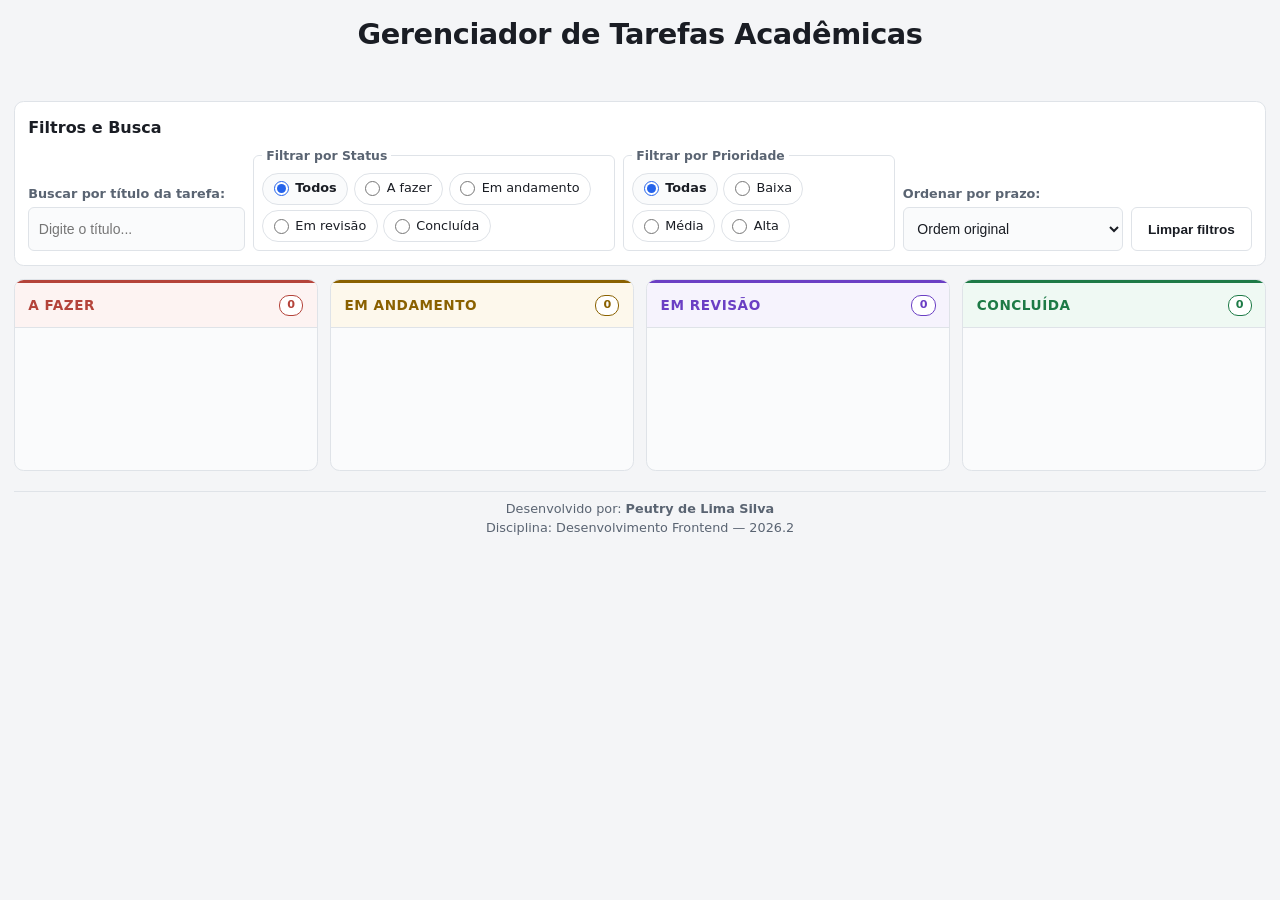
==== commit 6ab3cfad: "Update index.html" ====
--- a/index.html
+++ b/index.html
@@ -13,12 +13,13 @@
   </header>
 
   <main class="app-main">
-    <!-- Região de status para Leitores de Tela -->
+    <!-- Região de status/resultados: existe desde o início e está vazia -->
     <div id="regiao-status" role="status" aria-live="polite" class="status-regiao"></div>
+
     <!-- Região de Busca e Filtros -->
     <section class="filters-section" aria-labelledby="titulo-filtros">
       <h2 id="titulo-filtros">Filtros e Busca</h2>
-      
+
       <form class="filters-form" role="search">
         <div class="form-group">
           <label for="busca-titulo">Buscar por título da tarefa:</label>
@@ -79,145 +80,98 @@
             </label>
           </div>
         </fieldset>
+
+        <div class="form-group">
+          <label for="ordenacao-prazo">Ordenar por prazo:</label>
+          <select id="ordenacao-prazo" name="ordenacao-prazo">
+            <option value="padrao">Ordem original</option>
+            <option value="prazo-asc">Prazo mais próximo primeiro</option>
+            <option value="prazo-desc">Prazo mais distante primeiro</option>
+          </select>
+        </div>
+
+        <div class="form-group form-group-acoes">
+          <button type="button" id="limpar-filtros" class="btn-limpar">Limpar filtros</button>
+        </div>
       </form>
     </section>
 
-    <!-- Quadro Kanban em 4 Colunas -->
+    <!-- Quadro Kanban em 4 Colunas: os cartões são inseridos por JavaScript -->
     <div class="board-grid">
       <!-- Coluna: A Fazer -->
       <section class="status-column status-todo" aria-labelledby="status-a-fazer-heading">
         <header class="column-header">
           <h2 id="status-a-fazer-heading">A Fazer</h2>
-          <span class="task-count">2</span>
+          <span class="task-count">0</span>
         </header>
-        <ul class="task-list">
-          <li>
-            <article class="task-card">
-              <h3 class="task-title">Modelagem de Banco de Dados Relacional Avançado</h3>
-              <p class="project-info"><strong>Projeto:</strong> Sistema de Biblioteca (PRJ-01)</p>
-              <p class="assignee-info"><strong>Responsável:</strong> Carlos Eduardo</p>
-              <div class="card-footer">
-                <span class="priority priority-alta">Prioridade: Alta</span>
-                <p class="due-date"><time datetime="2026-08-20">20/08/2026</time></p>
-              </div>
-            </article>
-          </li>
-          <li>
-            <article class="task-card">
-              <h3 class="task-title">Elaboração dos Diagramas UML</h3>
-              <p class="project-info"><strong>Projeto:</strong> Sistema de Biblioteca (PRJ-01)</p>
-              <p class="assignee-info"><strong>Responsável:</strong> Mariana Costa</p>
-              <div class="card-footer">
-                <span class="priority priority-media">Prioridade: Média</span>
-                <p class="due-date"><time datetime="2026-08-22">22/08/2026</time></p>
-              </div>
-            </article>
-          </li>
-        </ul>
+        <ul class="task-list"></ul>
       </section>
 
       <!-- Coluna: Em Andamento -->
       <section class="status-column status-in-progress" aria-labelledby="status-em-andamento-heading">
         <header class="column-header">
           <h2 id="status-em-andamento-heading">Em Andamento</h2>
-          <span class="task-count">2</span>
+          <span class="task-count">0</span>
         </header>
-        <ul class="task-list">
-          <li>
-            <article class="task-card">
-              <h3 class="task-title">Desenvolvimento do HTML Semântico e Estruturação Responsiva</h3>
-              <p class="project-info"><strong>Projeto:</strong> Gerenciador Acadêmico (PRJ-02)</p>
-              <p class="assignee-info"><strong>Responsável:</strong> Peutry Lima</p>
-              <div class="card-footer">
-                <span class="priority priority-alta">Prioridade: Alta</span>
-                <p class="due-date"><time datetime="2026-08-11">11/08/2026</time></p>
-              </div>
-            </article>
-          </li>
-          <li>
-            <article class="task-card">
-              <h3 class="task-title">Pesquisa de Requisitos de Acessibilidade</h3>
-              <p class="project-info"><strong>Projeto:</strong> Gerenciador Acadêmico (PRJ-02)</p>
-              <p class="assignee-info"><strong>Responsável:</strong> Lucas Mendes</p>
-              <div class="card-footer">
-                <span class="priority priority-baixa">Prioridade: Baixa</span>
-                <p class="due-date"><time datetime="2026-08-14">14/08/2026</time></p>
-              </div>
-            </article>
-          </li>
-        </ul>
+        <ul class="task-list"></ul>
       </section>
 
       <!-- Coluna: Em Revisão -->
       <section class="status-column status-review" aria-labelledby="status-em-revisao-heading">
         <header class="column-header">
           <h2 id="status-em-revisao-heading">Em Revisão</h2>
-          <span class="task-count">2</span>
+          <span class="task-count">0</span>
         </header>
-        <ul class="task-list">
-          <li>
-            <article class="task-card">
-              <h3 class="task-title">Revisão de Validação do HTML W3C</h3>
-              <p class="project-info"><strong>Projeto:</strong> Gerenciador Acadêmico (PRJ-02)</p>
-              <p class="assignee-info"><strong>Responsável:</strong> Beatriz Lima</p>
-              <div class="card-footer">
-                <span class="priority priority-alta">Prioridade: Alta</span>
-                <p class="due-date"><time datetime="2026-08-12">12/08/2026</time></p>
-              </div>
-            </article>
-          </li>
-          <li>
-            <article class="task-card">
-              <h3 class="task-title">Documentação dos Casos de Uso</h3>
-              <p class="project-info"><strong>Projeto:</strong> Sistema de Biblioteca (PRJ-01)</p>
-              <p class="assignee-info"><strong>Responsável:</strong> Rafael Souza</p>
-              <div class="card-footer">
-                <span class="priority priority-media">Prioridade: Média</span>
-                <p class="due-date"><time datetime="2026-08-13">13/08/2026</time></p>
-              </div>
-            </article>
-          </li>
-        </ul>
+        <ul class="task-list"></ul>
       </section>
 
       <!-- Coluna: Concluída -->
       <section class="status-column status-done" aria-labelledby="status-concluida-heading">
         <header class="column-header">
           <h2 id="status-concluida-heading">Concluída</h2>
-          <span class="task-count">2</span>
+          <span class="task-count">0</span>
         </header>
-        <ul class="task-list">
-          <li>
-            <article class="task-card">
-              <h3 class="task-title">Configuração Inicial do Repositório Git</h3>
-              <p class="project-info"><strong>Projeto:</strong> Gerenciador Acadêmico (PRJ-02)</p>
-              <p class="assignee-info"><strong>Responsável:</strong> Peutry Lima</p>
-              <div class="card-footer">
-                <span class="priority priority-media">Prioridade: Média</span>
-                <p class="due-date"><time datetime="2026-08-05">05/08/2026</time></p>
-              </div>
-            </article>
-          </li>
-          <li>
-            <article class="task-card">
-              <h3 class="task-title">Definição do Tema do Projeto</h3>
-              <p class="project-info"><strong>Projeto:</strong> Sistema de Biblioteca (PRJ-01)</p>
-              <p class="assignee-info"><strong>Responsável:</strong> Fernanda Rocha</p>
-              <div class="card-footer">
-                <span class="priority priority-baixa">Prioridade: Baixa</span>
-                <p class="due-date"><time datetime="2026-08-01">01/08/2026</time></p>
-              </div>
-            </article>
-          </li>
-        </ul>
+        <ul class="task-list"></ul>
       </section>
     </div>
   </main>
+
+  <!-- Detalhes da tarefa: existe vazio na marcação e é preenchido por JavaScript -->
+  <dialog id="dialogo-tarefa" class="dialogo" aria-labelledby="dialogo-titulo">
+    <div class="dialogo-conteudo">
+      <h2 id="dialogo-titulo" class="dialogo-titulo"></h2>
+
+      <dl class="dialogo-lista">
+        <dt>Projeto</dt>
+        <dd id="detalhe-projeto"></dd>
+
+        <dt>Responsável</dt>
+        <dd id="detalhe-responsavel"></dd>
+
+        <dt>Status</dt>
+        <dd id="detalhe-status"></dd>
+
+        <dt>Prioridade</dt>
+        <dd id="detalhe-prioridade"></dd>
+
+        <dt>Prazo</dt>
+        <dd id="detalhe-prazo"></dd>
+
+        <dt>Descrição</dt>
+        <dd id="detalhe-descricao"></dd>
+      </dl>
+
+      <div class="dialogo-acoes">
+        <button type="button" id="fechar-dialogo" class="btn-limpar">Fechar</button>
+      </div>
+    </div>
+  </dialog>
 
   <footer class="app-footer">
     <p>Desenvolvido por: <strong>Peutry de Lima Silva</strong></p>
     <p>Disciplina: Desenvolvimento Frontend — 2026.2</p>
   </footer>
 
+  <script type="module" src="js/app.js"></script>
 </body>
 </html>
--- a/style.css
+++ b/style.css
@@ -1,13 +1,31 @@
 :root {
-  /* Cores Globais */
-  --color-bg: #f1f5f9;
+  /* Superfícies e texto */
+  --color-bg: #f4f5f7;
   --color-surface: #ffffff;
-  --color-text: #0f172a;
-  --color-text-muted: #64748b;
-  --color-border: #e2e8f0;
+  --color-surface-alt: #fafbfc;
+  --color-text: #1a1d24;
+  --color-text-muted: #5a6472;
+  --color-border: #dfe3e8;
   --color-focus: #2563eb;
 
-  /* Espaçamento Compacto */
+  /* Uma cor por status (tom escuro: usado em texto e na barra de acento) */
+  --status-a-fazer: #b4433a;
+  --status-em-andamento: #8a6100;
+  --status-em-revisao: #6b3fc4;
+  --status-concluida: #1d7a46;
+
+  /* Fundo claro correspondente a cada status */
+  --status-a-fazer-bg: #fdf3f2;
+  --status-em-andamento-bg: #fdf8ec;
+  --status-em-revisao-bg: #f6f3fd;
+  --status-concluida-bg: #eff9f3;
+
+  /* Uma cor por prioridade */
+  --prio-alta: #b4433a;
+  --prio-media: #8a6100;
+  --prio-baixa: #1a6fa8;
+
+  /* Escala de espaçamento */
   --space-xs: 0.35rem;
   --space-sm: 0.5rem;
   --space-md: 0.85rem;
@@ -29,7 +47,7 @@
   font-family: system-ui, -apple-system, BlinkMacSystemFont, 'Segoe UI', Roboto, sans-serif;
   background-color: var(--color-bg);
   color: var(--color-text);
-  line-height: 1.4;
+  line-height: 1.45;
   padding: var(--space-md);
   max-width: 1440px;
   margin: 0 auto;
@@ -41,6 +59,7 @@
   text-align: center;
   margin-bottom: var(--space-md);
   color: var(--color-text);
+  letter-spacing: -0.015em;
 }
 
 :focus-visible {
@@ -48,6 +67,16 @@
   outline-offset: 2px;
 }
 
+/* REGIÃO DE STATUS / RESULTADOS */
+.status-regiao {
+  min-height: 1.5rem;
+  margin-bottom: var(--space-sm);
+  padding: var(--space-xs) var(--space-sm);
+  font-size: 0.85rem;
+  font-weight: 600;
+  color: var(--color-text-muted);
+}
+
 /* FILTROS E BUSCA */
 .filters-section {
   background-color: var(--color-surface);
@@ -55,12 +84,11 @@
   border-radius: var(--radius-md);
   padding: var(--space-md);
   margin-bottom: var(--space-md);
-  box-shadow: 0 1px 2px rgba(0, 0, 0, 0.03);
 }
 
 .filters-section h2 {
   font-size: 1rem;
-  margin-bottom: var(--space-xs);
+  margin-bottom: var(--space-sm);
 }
 
 .filters-form {
@@ -81,14 +109,36 @@
   color: var(--color-text-muted);
 }
 
-.form-group input[type="search"] {
-  height: 2.2rem;
+.form-group input[type="search"],
+.form-group select {
+  min-height: 2.75rem;
   padding: 0.35rem 0.6rem;
   border: 1px solid var(--color-border);
   border-radius: var(--radius-sm);
   font-size: 0.875rem;
-  background-color: var(--color-bg);
-  outline: none;
+  background-color: var(--color-surface-alt);
+  color: var(--color-text);
+}
+
+.form-group-acoes {
+  justify-content: flex-end;
+}
+
+.btn-limpar {
+  min-height: 2.75rem;
+  min-width: 2.75rem;
+  padding: 0.5rem 1rem;
+  border: 1px solid var(--color-border);
+  border-radius: var(--radius-sm);
+  background-color: var(--color-surface);
+  color: var(--color-text);
+  font-size: 0.85rem;
+  font-weight: 600;
+  cursor: pointer;
+}
+
+.btn-limpar:hover {
+  background-color: #eceff3;
 }
 
 .filter-group {
@@ -104,7 +154,7 @@
   color: var(--color-text-muted);
 }
 
-/* RADIO CHIPS E PERSONALIZAÇÃO DAS BOLINHAS */
+/* OPÇÕES DE FILTRO */
 .radio-options {
   display: flex;
   flex-wrap: wrap;
@@ -115,25 +165,26 @@
   display: inline-flex;
   align-items: center;
   gap: 0.4rem;
+  min-height: 2rem;
   padding: 0.3rem 0.65rem;
   border: 1px solid var(--color-border);
   border-radius: 16px;
   font-size: 0.8rem;
   cursor: pointer;
-  background-color: #ffffff;
-  color: var(--color-text);
-  transition: all 0.2s ease-in-out;
+  background-color: var(--color-surface);
+  color: var(--color-text);
+  transition: background-color 0.15s ease, border-color 0.15s ease;
   user-select: none;
 }
 
 .radio-item:hover {
-  background-color: #f8fafc;
-  border-color: #cbd5e1;
+  background-color: var(--color-surface-alt);
+  border-color: #c4cad2;
 }
 
 .radio-item:has(input:checked) {
   font-weight: 600;
-  background-color: #ffffff;
+  background-color: var(--color-surface-alt);
 }
 
 .radio-item input[type="radio"] {
@@ -143,27 +194,26 @@
   accent-color: var(--color-focus);
 }
 
-/* CORES DAS BOLINHAS DE STATUS (CORRESPONDENTES AOS CARDS) */
-#status-a-fazer { accent-color: #ef4444; }       /* Vermelho / Coral */
-#status-em-andamento { accent-color: #e4e00c; }  /* Verde Água / Teal */
-#status-em-revisao { accent-color: #8b5cf6; }    /* Roxo */
-#status-concluida { accent-color: #25bd5f; }     /* Rosa / Magenta */
-
-.radio-item:has(#status-a-fazer:checked) { border-color: #ef4444; }
-.radio-item:has(#status-em-andamento:checked) { border-color: #e5e213; }
-.radio-item:has(#status-em-revisao:checked) { border-color: #8b5cf6; }
-.radio-item:has(#status-concluida:checked) { border-color: #25bd5f; }
-
-/* CORES DAS BOLINHAS DE PRIORIDADE */
-#prio-baixa { accent-color: #1390dd; }   /* Verde */
-#prio-media { accent-color: #d97706; }   /* Amarelo / Laranja */
-#prio-alta { accent-color: #dc2626; }    /* Vermelho */
-
-.radio-item:has(#prio-baixa:checked) { border-color: #1390dd; }
-.radio-item:has(#prio-media:checked) { border-color: #d97706; }
-.radio-item:has(#prio-alta:checked) { border-color: #dc2626; }
-
-/* ESTRUTURA DO QUADRO KANBAN */
+/* Cada bolinha e borda vem da propriedade personalizada do status */
+#status-a-fazer { accent-color: var(--status-a-fazer); }
+#status-em-andamento { accent-color: var(--status-em-andamento); }
+#status-em-revisao { accent-color: var(--status-em-revisao); }
+#status-concluida { accent-color: var(--status-concluida); }
+
+.radio-item:has(#status-a-fazer:checked) { border-color: var(--status-a-fazer); }
+.radio-item:has(#status-em-andamento:checked) { border-color: var(--status-em-andamento); }
+.radio-item:has(#status-em-revisao:checked) { border-color: var(--status-em-revisao); }
+.radio-item:has(#status-concluida:checked) { border-color: var(--status-concluida); }
+
+#prio-baixa { accent-color: var(--prio-baixa); }
+#prio-media { accent-color: var(--prio-media); }
+#prio-alta { accent-color: var(--prio-alta); }
+
+.radio-item:has(#prio-baixa:checked) { border-color: var(--prio-baixa); }
+.radio-item:has(#prio-media:checked) { border-color: var(--prio-media); }
+.radio-item:has(#prio-alta:checked) { border-color: var(--prio-alta); }
+
+/* QUADRO */
 .board-grid {
   display: grid;
   grid-template-columns: 1fr;
@@ -175,79 +225,90 @@
   border-radius: var(--radius-md);
   overflow: hidden;
   border: 1px solid var(--color-border);
+  background-color: var(--color-surface-alt);
   display: flex;
   flex-direction: column;
-  min-height: 450px;
-}
-
-/* PALETA DE CORES POR COLUNA */
+  min-width: 0;
+  min-height: 12rem;
+}
+
+/* A cor do status entra como barra de acento no topo, não como bloco */
+.status-column .column-header {
+  border-top: 3px solid var(--cor-status);
+}
+
+.status-column .column-header h2,
+.status-column .task-count {
+  color: var(--cor-status);
+}
+
 .status-todo {
-  background-color: #fff5f5;
-  border-color: #fecaca;
-}
-.status-todo .column-header { background-color: #ef4444; }
+  --cor-status: var(--status-a-fazer);
+}
+.status-todo .column-header { background-color: var(--status-a-fazer-bg); }
 
 .status-in-progress {
-  background-color: #fdfdf0;
-  border-color: #f0f699;
-}
-.status-in-progress .column-header { background-color: #f1d32b; }
+  --cor-status: var(--status-em-andamento);
+}
+.status-in-progress .column-header { background-color: var(--status-em-andamento-bg); }
 
 .status-review {
-  background-color: #f5f3ff;
-  border-color: #ddd6fe;
-}
-.status-review .column-header { background-color: #8b5cf6; }
+  --cor-status: var(--status-em-revisao);
+}
+.status-review .column-header { background-color: var(--status-em-revisao-bg); }
 
 .status-done {
-  background-color: #f2fdf3;
-  border-color: #cffbd2;
-}
-.status-done .column-header { background-color: #25bd5f; }
+  --cor-status: var(--status-concluida);
+}
+.status-done .column-header { background-color: var(--status-concluida-bg); }
 
 /* CABEÇALHO DA COLUNA */
 .column-header {
-  color: #ffffff;
-  padding: 0.75rem var(--space-md);
+  padding: 0.7rem var(--space-md);
   display: flex;
   align-items: center;
   justify-content: space-between;
+  gap: var(--space-sm);
+  border-bottom: 1px solid var(--color-border);
 }
 
 .column-header h2 {
-  font-size: 0.95rem;
+  font-size: 0.85rem;
   font-weight: 700;
   margin: 0;
-  color: #ffffff;
+  text-transform: uppercase;
+  letter-spacing: 0.04em;
 }
 
 .task-count {
-  background-color: rgba(255, 255, 255, 0.25);
-  color: #ffffff;
-  font-size: 0.75rem;
+  background-color: var(--color-surface);
+  border: 1px solid currentColor;
+  font-size: 0.7rem;
   font-weight: 700;
-  padding: 0.15rem 0.5rem;
+  padding: 0.1rem 0.45rem;
   border-radius: 10px;
 }
 
-/* LISTA E CARTÕES DE TAREFA */
+/* LISTA E CARTÕES */
 .task-list {
   list-style: none;
   padding: var(--space-sm);
   display: flex;
   flex-direction: column;
   gap: var(--space-sm);
+  min-width: 0;
 }
 
 .task-card {
-  background-color: #ffffff;
+  background-color: var(--color-surface);
   border-radius: var(--radius-sm);
   padding: 0.75rem;
-  border: 1px solid rgba(0, 0, 0, 0.06);
-  box-shadow: 0 1px 3px rgba(0, 0, 0, 0.04);
+  border: 1px solid var(--color-border);
+  box-shadow: 0 1px 2px rgba(16, 24, 40, 0.05);
   display: flex;
   flex-direction: column;
   gap: 0.4rem;
+  min-width: 0;
 }
 
 .task-title {
@@ -255,6 +316,10 @@
   font-weight: 700;
   color: var(--color-text);
   line-height: 1.3;
+  min-width: 0;
+  overflow: hidden;
+  text-overflow: ellipsis;
+  white-space: nowrap;
 }
 
 .project-info,
@@ -267,9 +332,11 @@
   display: flex;
   justify-content: space-between;
   align-items: center;
+  gap: var(--space-sm);
+  min-width: 0;
   margin-top: 0.25rem;
   padding-top: 0.4rem;
-  border-top: 1px dashed var(--color-border);
+  border-top: 1px solid var(--color-border);
 }
 
 .priority {
@@ -277,26 +344,28 @@
   font-weight: 700;
   padding: 0.15rem 0.45rem;
   border-radius: 4px;
+  white-space: nowrap;
 }
 
 .priority-alta {
-  background-color: #fef2f2;
-  color: #d41818;
+  background-color: var(--status-a-fazer-bg);
+  color: var(--prio-alta);
 }
 
 .priority-media {
-  background-color: #fffbebfb;
-  color: #d97706;
+  background-color: var(--status-em-andamento-bg);
+  color: var(--prio-media);
 }
 
 .priority-baixa {
-  background-color: #f0f8fd;
-  color: #1390dd;
+  background-color: #eff6fb;
+  color: var(--prio-baixa);
 }
 
 .due-date {
   font-size: 0.75rem;
   color: var(--color-text-muted);
+  white-space: nowrap;
 }
 
 /* RODAPÉ */
@@ -309,15 +378,104 @@
   color: var(--color-text-muted);
 }
 
-/* RESPONSIVIDADE DESKTOP */
+/* Ponto de quebra: a partir daqui cabem os cinco controles de filtro
+   lado a lado sem que os rótulos quebrem em duas linhas, e as quatro
+   colunas do quadro convivem sem apertar o título dos cartões. */
 @media (min-width: 1024px) {
   .filters-form {
-    grid-template-columns: 1.2fr 2fr 1.5fr;
-    align-items: center;
+    grid-template-columns: 1.2fr 2fr 1.5fr 1.2fr auto;
+    align-items: end;
   }
 
   .board-grid {
-    grid-template-columns: repeat(4, 1fr);
+    grid-template-columns: repeat(4, minmax(0, 1fr));
     gap: 0.75rem;
   }
 }
+
+/* ===== BOTÃO DE DETALHES NO CARTÃO ===== */
+.btn-detalhes {
+  align-self: flex-start;
+  min-height: 1.75rem;
+  margin-top: 0.15rem;
+  padding: 0.25rem 0.6rem;
+  border: 1px solid var(--color-border);
+  border-radius: var(--radius-sm);
+  background-color: var(--color-surface-alt);
+  color: var(--color-text-muted);
+  font-size: 0.72rem;
+  font-weight: 600;
+  cursor: pointer;
+}
+
+.btn-detalhes:hover {
+  background-color: #eceff3;
+  color: var(--color-text);
+  border-color: #c4cad2;
+}
+
+/* ===== FICHA DE DETALHES (dialog) ===== */
+.dialogo {
+  width: min(32rem, calc(100vw - 2rem));
+  padding: 0;
+  border: 1px solid var(--color-border);
+  border-radius: var(--radius-md);
+  background-color: var(--color-surface);
+  color: var(--color-text);
+}
+
+.dialogo::backdrop {
+  background-color: rgba(15, 23, 42, 0.45);
+}
+
+.dialogo-conteudo {
+  display: flex;
+  flex-direction: column;
+  gap: var(--space-md);
+  padding: var(--space-lg);
+}
+
+.dialogo-titulo {
+  font-size: 1.05rem;
+  line-height: 1.3;
+  padding-bottom: var(--space-sm);
+  border-bottom: 1px solid var(--color-border);
+}
+
+.dialogo-lista {
+  display: grid;
+  grid-template-columns: 1fr;
+  gap: var(--space-sm);
+  font-size: 0.85rem;
+}
+
+.dialogo-lista dt {
+  font-size: 0.72rem;
+  font-weight: 700;
+  text-transform: uppercase;
+  letter-spacing: 0.04em;
+  color: var(--color-text-muted);
+}
+
+.dialogo-lista dd {
+  margin-bottom: var(--space-xs);
+}
+
+.dialogo-acoes {
+  display: flex;
+  justify-content: flex-end;
+}
+
+/* Ponto de quebra: a partir daqui a ficha tem largura suficiente para
+   exibir rótulo e valor lado a lado sem que os valores quebrem linha. */
+@media (min-width: 30rem) {
+  .dialogo-lista {
+    grid-template-columns: 9rem 1fr;
+    gap: var(--space-xs) var(--space-md);
+    align-items: baseline;
+  }
+
+  .dialogo-lista dd {
+    margin-bottom: 0;
+  }
+}
